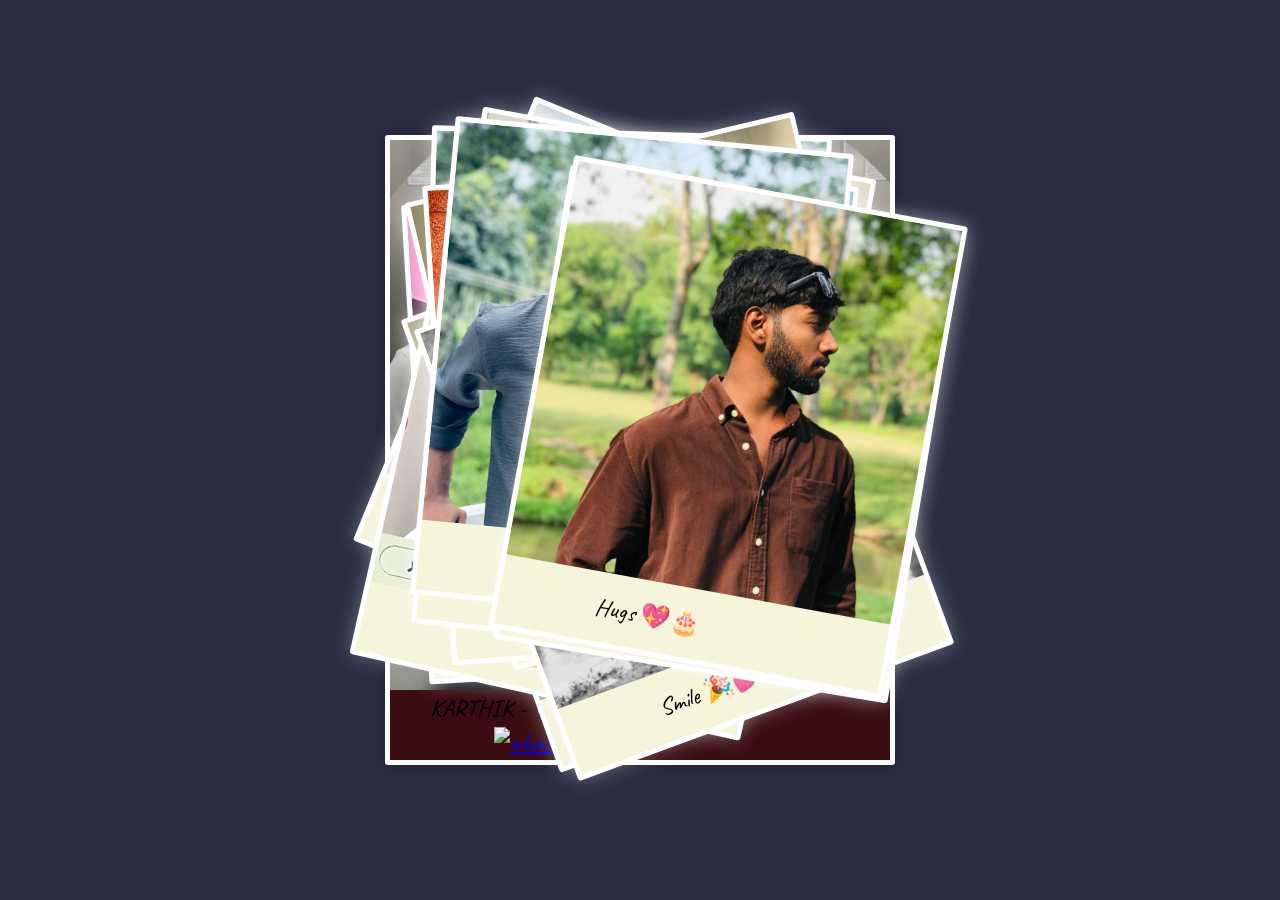
==== index.html @ 45cd3f14 "Update index.html" ====
<!doctype html>
<html lang="en">
  <head>
    <meta charset="UTF-8" />
    <title>MESSI</title>
    <link rel="stylesheet" href="./style.css" />
  </head>

  <body>
    <!-- partial:index.partial.html -->
    <div class="Container">
      <!-- last card -->
      <div class="Picture-video" id="video">
        <!-- main image -->
        <img class="Picture-img-video" src="messi.jpeg" alt="" />
        <div class="Picture-note-video">
          <span
            >KARTHIK -
            <a
              class="Network-video"
              href="https://www.instagram.com/karthikvprakash_/profilecard/?igsh=Y3dnNjl1aXN0bHVp"
              target="_top"
            >
              <img src="https://cdn.jsdelivr.net/gh/simple-icons/simple-icons/icons/instagram.svg" alt="instagram"></a
            ><a
              class="Network"
              href="https://twitter.com/DeyJordan"
              target="_top"
            >
             <a href="https://wa.me/7994565934" target="_blank">
  <img src="https://cdn.jsdelivr.net/gh/simple-icons/simple-icons/icons/whatsapp.svg" alt="whatsapp">
</a></span>
        </div>
      </div>
      <!-- other cards -->

      <div class="Picture">
        <img class="Picture-img" src="black.jpeg" alt="" />
        <div class="Picture-note"><span>Happy 🎉❤️</span></div>
      </div>
      <div class="Picture">
        <img class="Picture-img" src="home.jpeg" alt="" />
        <div class="Picture-note"><span>Birthday 🎂💕</span></div>
      </div>

      <div class="Picture">
        <img class="Picture-img" src="headset.jpeg" alt="" />
        <div class="Picture-note"><span>Celebrate 🎉💖</span></div>
      </div>
      <div class="Picture">
        <img class="Picture-img" src="bla2.jpeg" alt="" />
        <div class="Picture-note"><span>Gift 🎁❤️</span></div>
      </div>
      <div class="Picture">
        <img class="Picture-img" src="zudio.jpeg" alt="" />
        <div class="Picture-note"><span>Love 💕🎈</span></div>
      </div>
      <div class="Picture">
        <img class="Picture-img" src="pg.jpeg" alt="" />
        <div class="Picture-note"><span>Joy ❤️🎂</span></div>
      </div>
      <div class="Picture">
        <img class="Picture-img" src="zudiooo.jpeg" alt="" />
        <div class="Picture-note"><span>Fun 🎈💖</span></div>
      </div>

      <div class="Picture">
        <img class="Picture-img" src="red.jpeg" alt="" />
        <div class="Picture-note"><span>Hugs 💖🎂</span></div>
      </div>

      <div class="Picture">
        <img class="Picture-img" src="for.jpeg" alt="" />
        <div class="Picture-note"><span>Smile 🎉💕</span></div>
      </div>

      <div class="Picture">
        <img class="Picture-img" src="alapuza.jpeg" alt="" />
        <div class="Picture-note"><span>Yay 🎉💕</span></div>
      </div>

      <div class="Picture">
        <img class="Picture-img" src="bla2.jpeg" alt="" />
        <div class="Picture-note"><span>Dua Lipa❤️</span></div>
      </div>

      <div class="Picture">
        <img class="Picture-img" src="pink.jpeg" alt="" />
        <div class="Picture-note"><span>Party 🎂❤️</span></div>
      </div>

      <div class="Picture">
        <img class="Picture-img" src="brown.jpeg" alt="" />
        <div class="Picture-note"><span>Hugs 💖🎂</span></div>
      </div>
    </div>
    <!-- partial -->
    <script src="./script.js"></script>
  </body>
</html>
---- style.css ----
@import url("https://fonts.googleapis.com/css2?family=Caveat");
.Container {
  position: absolute;
  top: 50%;
  left: 50%;
}

.Picture {
  display: inline-block;
  position: absolute;
  top: 0;
  left: 0;
  border: 5px solid #ffffff;
  border-radius: 3px;
  background: #f5f5dc;
  box-shadow: 0 0 20px rgba(255, 255, 255, 0.3);
  transform: translate(50%, 50%);
  user-select: none;
  cursor: pointer;
}

.Picture-video {
  display: inline-block;
  position: absolute;
  top: 0;
  left: 0;
  border: 5px solid #fff;
  border-radius: 3px;
  background: #3b0d11;
  box-shadow: 0 0 20px rgba(0, 0, 0, 0.3);
  transform: translate(-50%, -50%);
  user-select: none;
  cursor: pointer;
}

.Picture-img {
  display: block;
  width: 400px;
  height: 400px;
  object-fit: cover;
  pointer-events: none;
}

.Picture {
  overflow: hidden;
  width: 400px;
}

.Picture-note {
  display: flex;
  align-items: center;
  justify-content: center;
  width: 300px;
  height: 70px;
  padding: 12px 24px;
  font-size: 1.5rem;
  text-align: center;
}

.Picture-note-video {
  display: flex;
  align-items: center;
  justify-content: center;
  width: 300px;
  height: 70px;
  padding: 12px 24px;
  font-size: 1.5rem;
  text-align: center;
}

.Network {
  display: inline-block;
  padding: 0 5px;
}

.Network-video {
  display: inline-block;
  padding: 0 5px;
}

.Network img {
  width: 1.5rem;
  aspect-ratio: 1 / 1;
  vertical-align: middle;
}

.Network-video img {
  width: 1.5rem;
  aspect-ratio: 1 / 1;
  vertical-align: middle;
}

/* --------------------- */

/* Other styles          */

/* --------------------- */

* {
  box-sizing: border-box;
}

body {
  margin: 0;
  font-family: "Caveat", serif;
  overflow: hidden;
  background-color: #2b2d42;
}

.Picture-img-video {
  width: 500px;
  height: 550px;
  object-fit: cover;
  display: block;
}
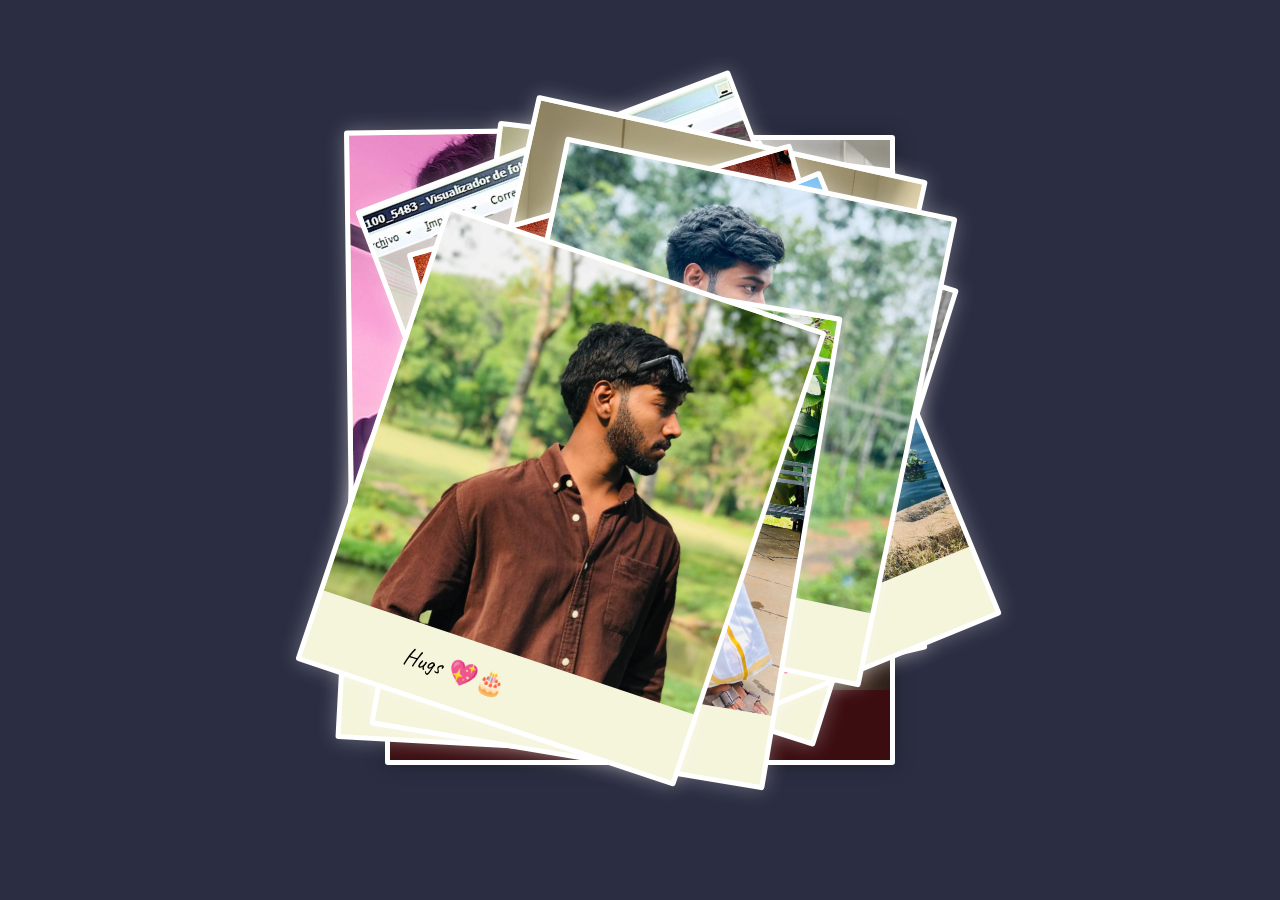
==== commit 3f2d0895: "Update index.html" ====
--- a/index.html
+++ b/index.html
@@ -14,22 +14,24 @@
         <!-- main image -->
         <img class="Picture-img-video" src="messi.jpeg" alt="" />
         <div class="Picture-note-video">
-          <span
+        <span
             >KARTHIK -
             <a
               class="Network-video"
               href="https://www.instagram.com/karthikvprakash_/profilecard/?igsh=Y3dnNjl1aXN0bHVp"
               target="_top"
             >
-              <img src="https://cdn.jsdelivr.net/gh/simple-icons/simple-icons/icons/instagram.svg" alt="instagram"></a
+              <img src="pink.jpeg" alt="CodePen" /></a
             ><a
               class="Network"
               href="https://twitter.com/DeyJordan"
               target="_top"
             >
-             <a href="https://wa.me/7994565934" target="_blank">
-  <img src="https://cdn.jsdelivr.net/gh/simple-icons/simple-icons/icons/whatsapp.svg" alt="whatsapp">
-</a></span>
+              <img
+                src="https://www.freepnglogos.com/uploads/twitter-logo-png/twitter-logo-vector-png-clipart-1.png"
+                alt="twitter"
+              /> </a
+          ></span>
         </div>
       </div>
       <!-- other cards -->
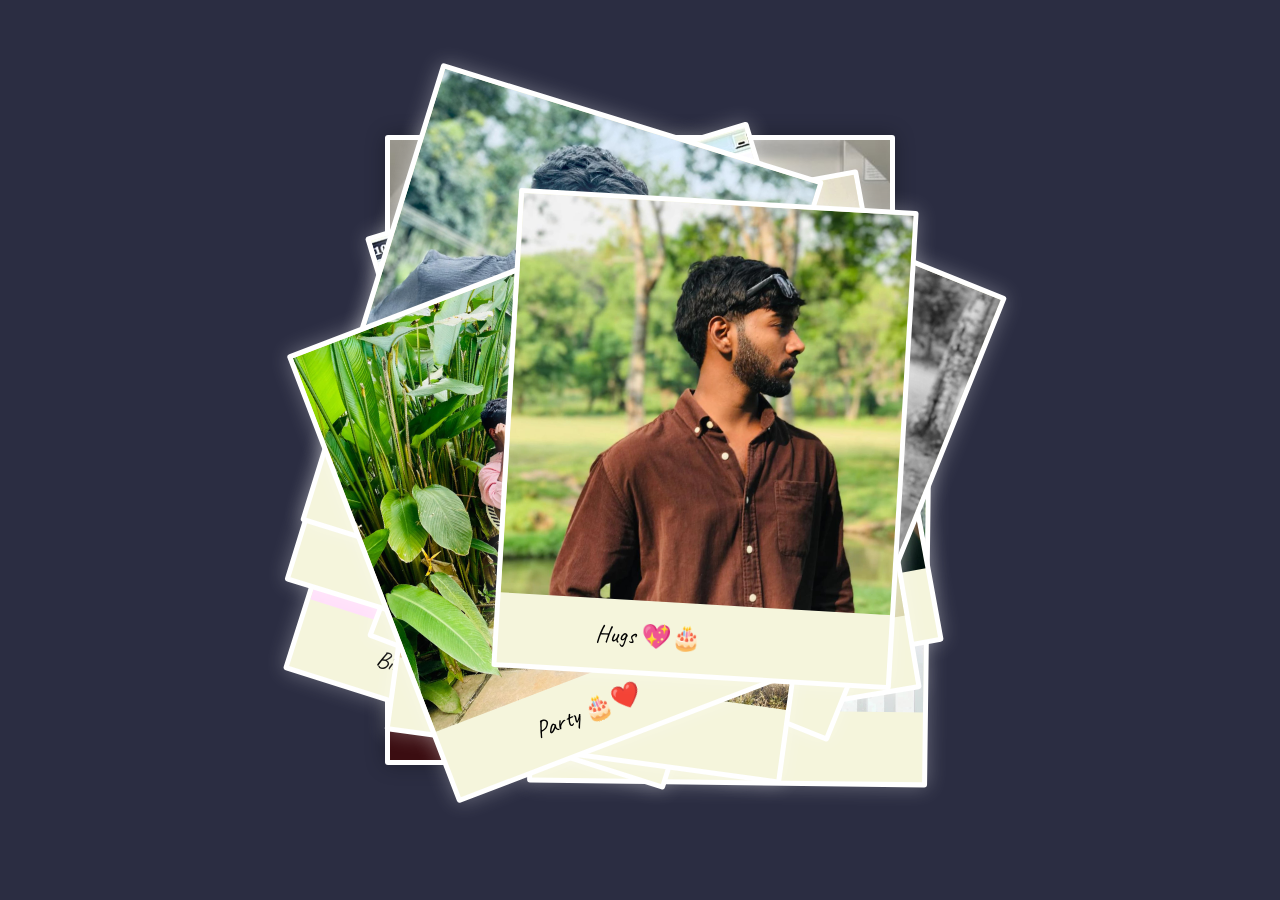
==== commit 8c0e44a8: "Update index.html" ====
--- a/index.html
+++ b/index.html
@@ -14,24 +14,26 @@
         <!-- main image -->
         <img class="Picture-img-video" src="messi.jpeg" alt="" />
         <div class="Picture-note-video">
-        <span
-            >KARTHIK -
-            <a
-              class="Network-video"
-              href="https://www.instagram.com/karthikvprakash_/profilecard/?igsh=Y3dnNjl1aXN0bHVp"
-              target="_top"
-            >
-              <img src="pink.jpeg" alt="CodePen" /></a
-            ><a
-              class="Network"
-              href="https://twitter.com/DeyJordan"
-              target="_top"
-            >
-              <img
-                src="https://www.freepnglogos.com/uploads/twitter-logo-png/twitter-logo-vector-png-clipart-1.png"
-                alt="twitter"
-              /> </a
-          ></span>
+     <span>
+      KARTHIK -
+      <a
+        class="Network-video"
+        href="https://www.instagram.com/karthikvprakash_/profilecard/?igsh=Y3dnNjl1aXN0bHVp"
+        target="_top"
+      >
+        <img src="https://cdn.jsdelivr.net/gh/simple-icons/simple-icons/icons/instagram.svg" alt="instagram" />
+      </a>
+      <a
+        class="Network"
+        href="https://twitter.com/DeyJordan"
+        target="_top"
+      >
+        <img
+          src="https://www.freepnglogos.com/uploads/twitter-logo-png/twitter-logo-vector-png-clipart-1.png"
+          alt="twitter"
+        />
+      </a>
+    </span>
         </div>
       </div>
       <!-- other cards -->
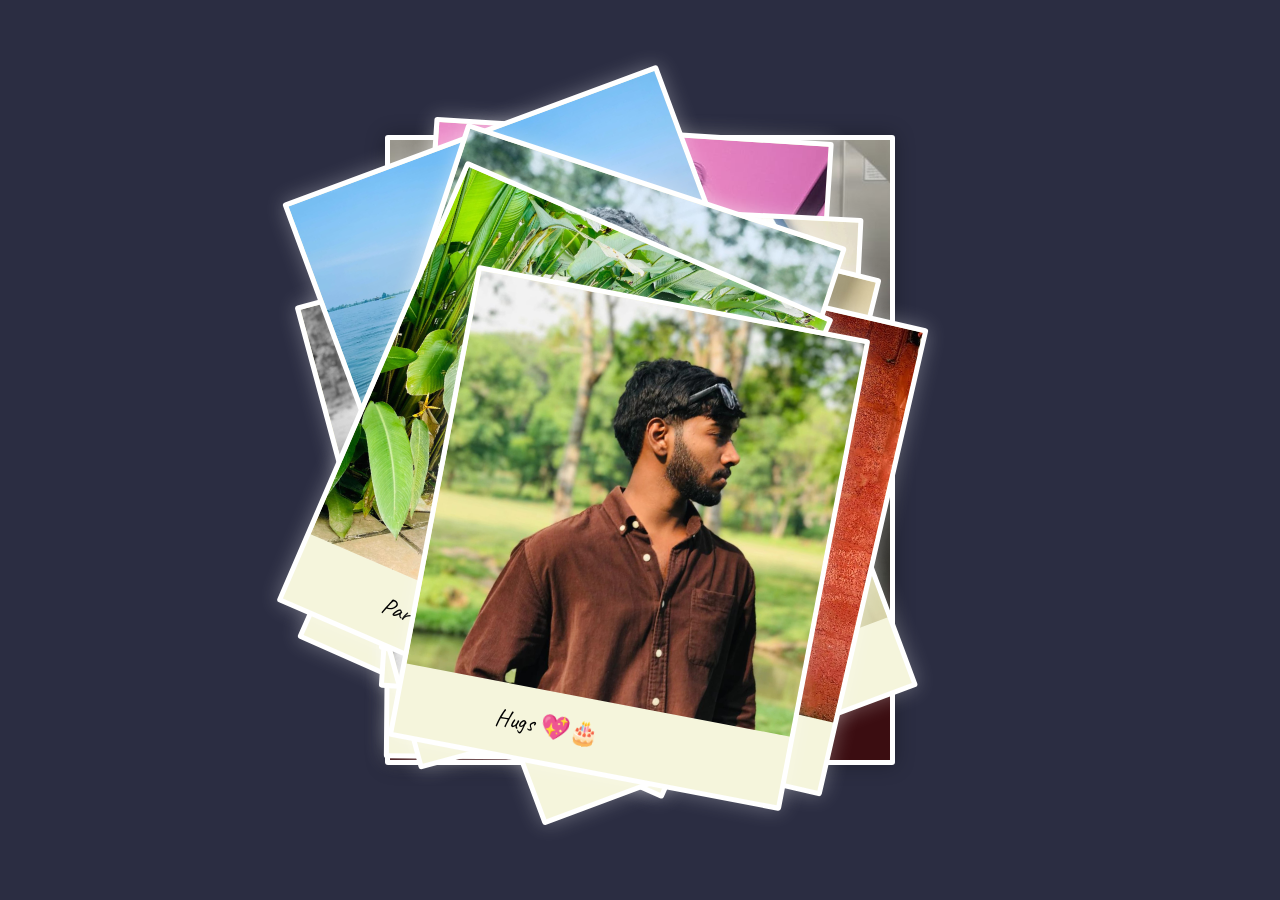
==== commit 06b651a7: "Update index.html" ====
--- a/index.html
+++ b/index.html
@@ -19,7 +19,7 @@
       <a
         class="Network-video"
         href="https://www.instagram.com/karthikvprakash_/profilecard/?igsh=Y3dnNjl1aXN0bHVp"
-        target="_top"
+        target="_blank"
       >
         <img src="https://cdn.jsdelivr.net/gh/simple-icons/simple-icons/icons/instagram.svg" alt="instagram" />
       </a>
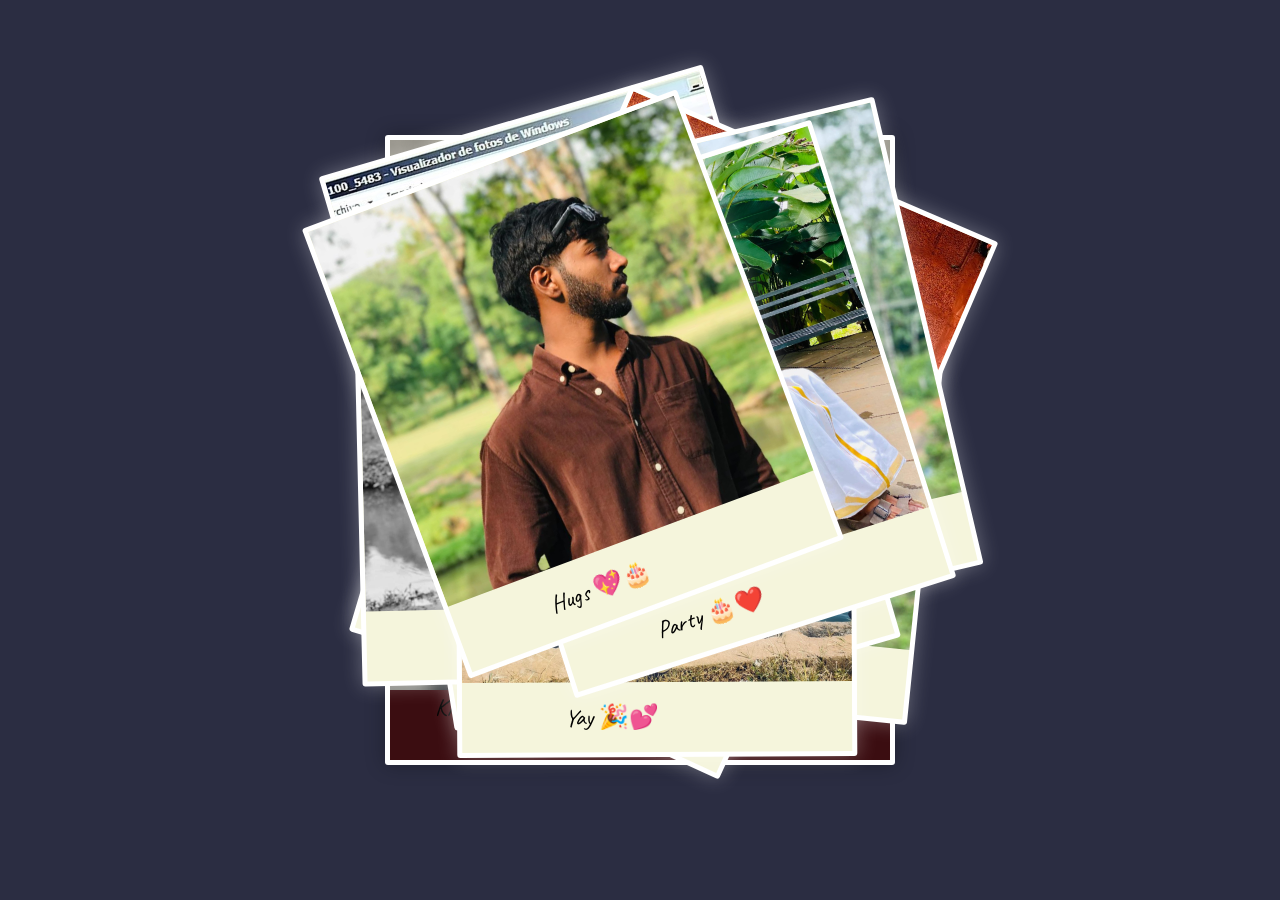
==== commit 2c67bd15: "Update index.html" ====
--- a/index.html
+++ b/index.html
@@ -25,13 +25,13 @@
       </a>
       <a
         class="Network"
-        href="https://twitter.com/DeyJordan"
+        href="https://wa.me/7994565934"
         target="_top"
       >
         <img
-          src="https://www.freepnglogos.com/uploads/twitter-logo-png/twitter-logo-vector-png-clipart-1.png"
-          alt="twitter"
-        />
+    src="https://cdn.jsdelivr.net/gh/simple-icons/simple-icons/icons/whatsapp.svg"
+    alt="whatsapp"
+  />
       </a>
     </span>
         </div>
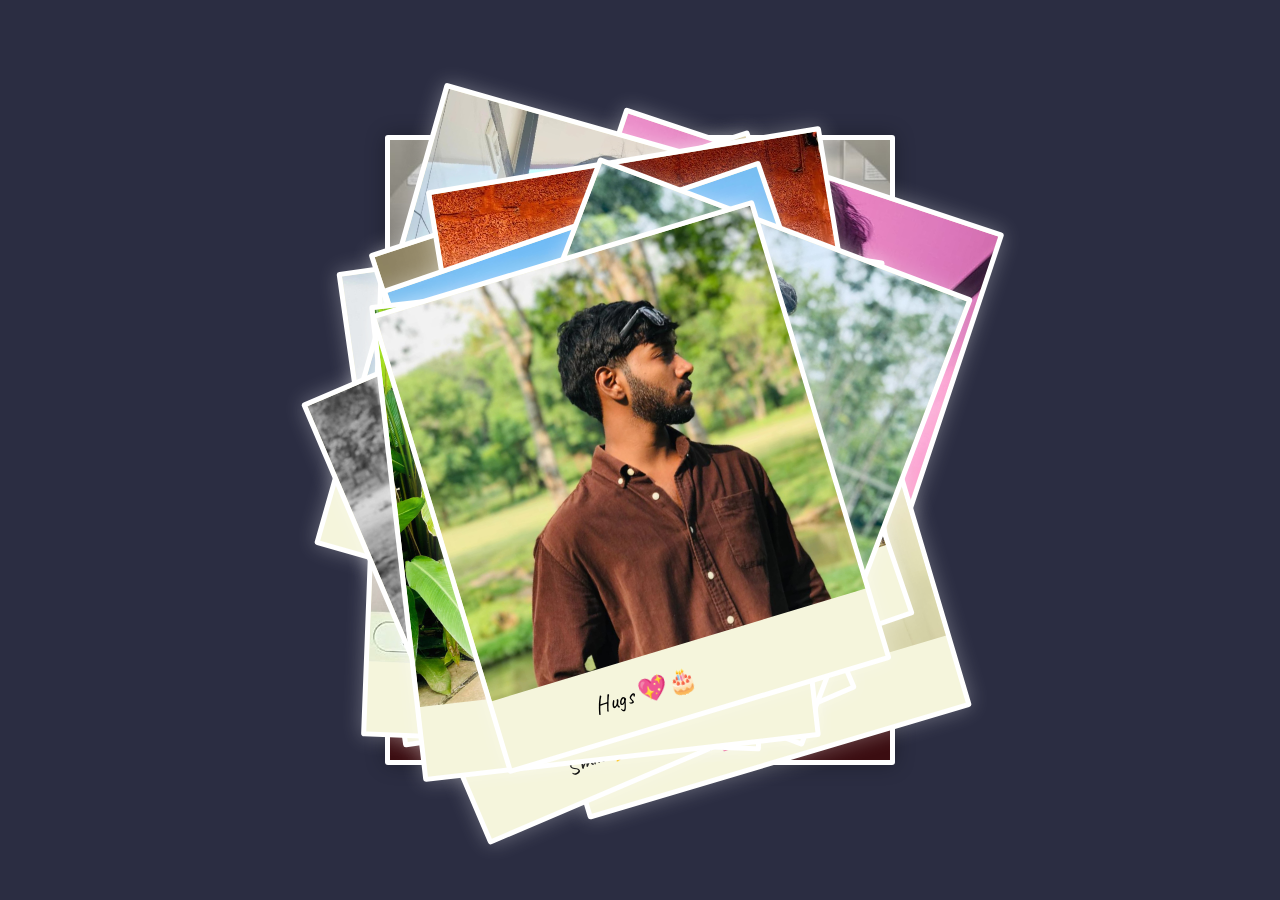
==== commit ea265e5f: "Update index.html" ====
--- a/index.html
+++ b/index.html
@@ -21,7 +21,7 @@
         href="https://www.instagram.com/karthikvprakash_/profilecard/?igsh=Y3dnNjl1aXN0bHVp"
         target="_blank"
       >
-        <img src="https://cdn.jsdelivr.net/gh/simple-icons/simple-icons/icons/instagram.svg" alt="instagram" />
+        <img class="insta" src="https://upload.wikimedia.org/wikipedia/commons/a/a5/Instagram_icon.png" alt="instagram">
       </a>
       <a
         class="Network"
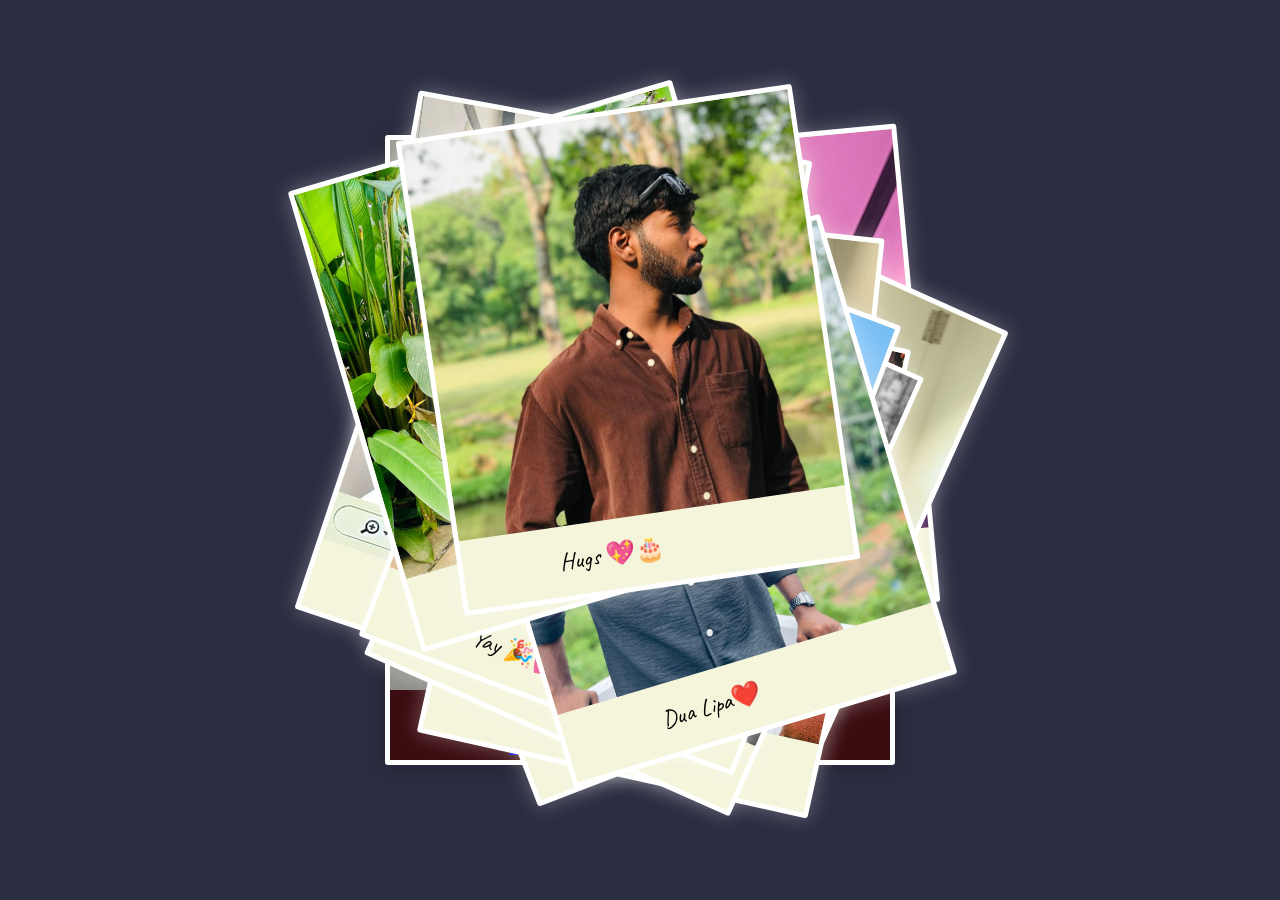
==== commit 9b241170: "Update index.html" ====
--- a/index.html
+++ b/index.html
@@ -28,10 +28,7 @@
         href="https://wa.me/7994565934"
         target="_top"
       >
-        <img
-    src="https://cdn.jsdelivr.net/gh/simple-icons/simple-icons/icons/whatsapp.svg"
-    alt="whatsapp"
-  />
+       <img src="https://upload.wikimedia.org/wikipedia/commons/6/6b/WhatsApp.svg" alt="whatsapp">
       </a>
     </span>
         </div>
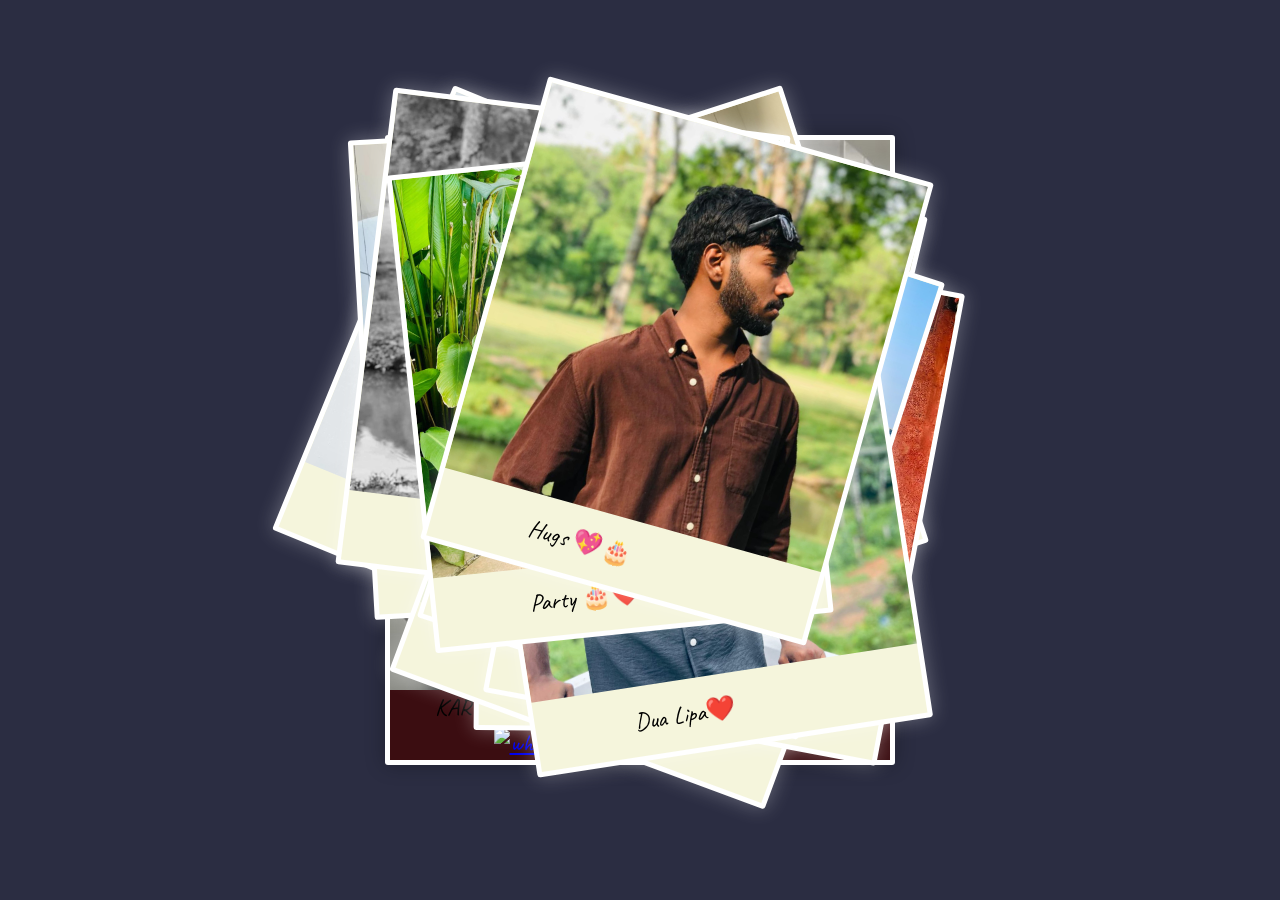
==== commit c28a87fc: "Update index.html" ====
--- a/index.html
+++ b/index.html
@@ -26,7 +26,7 @@
       <a
         class="Network"
         href="https://wa.me/7994565934"
-        target="_top"
+        target="_black"
       >
        <img src="https://upload.wikimedia.org/wikipedia/commons/6/6b/WhatsApp.svg" alt="whatsapp">
       </a>
